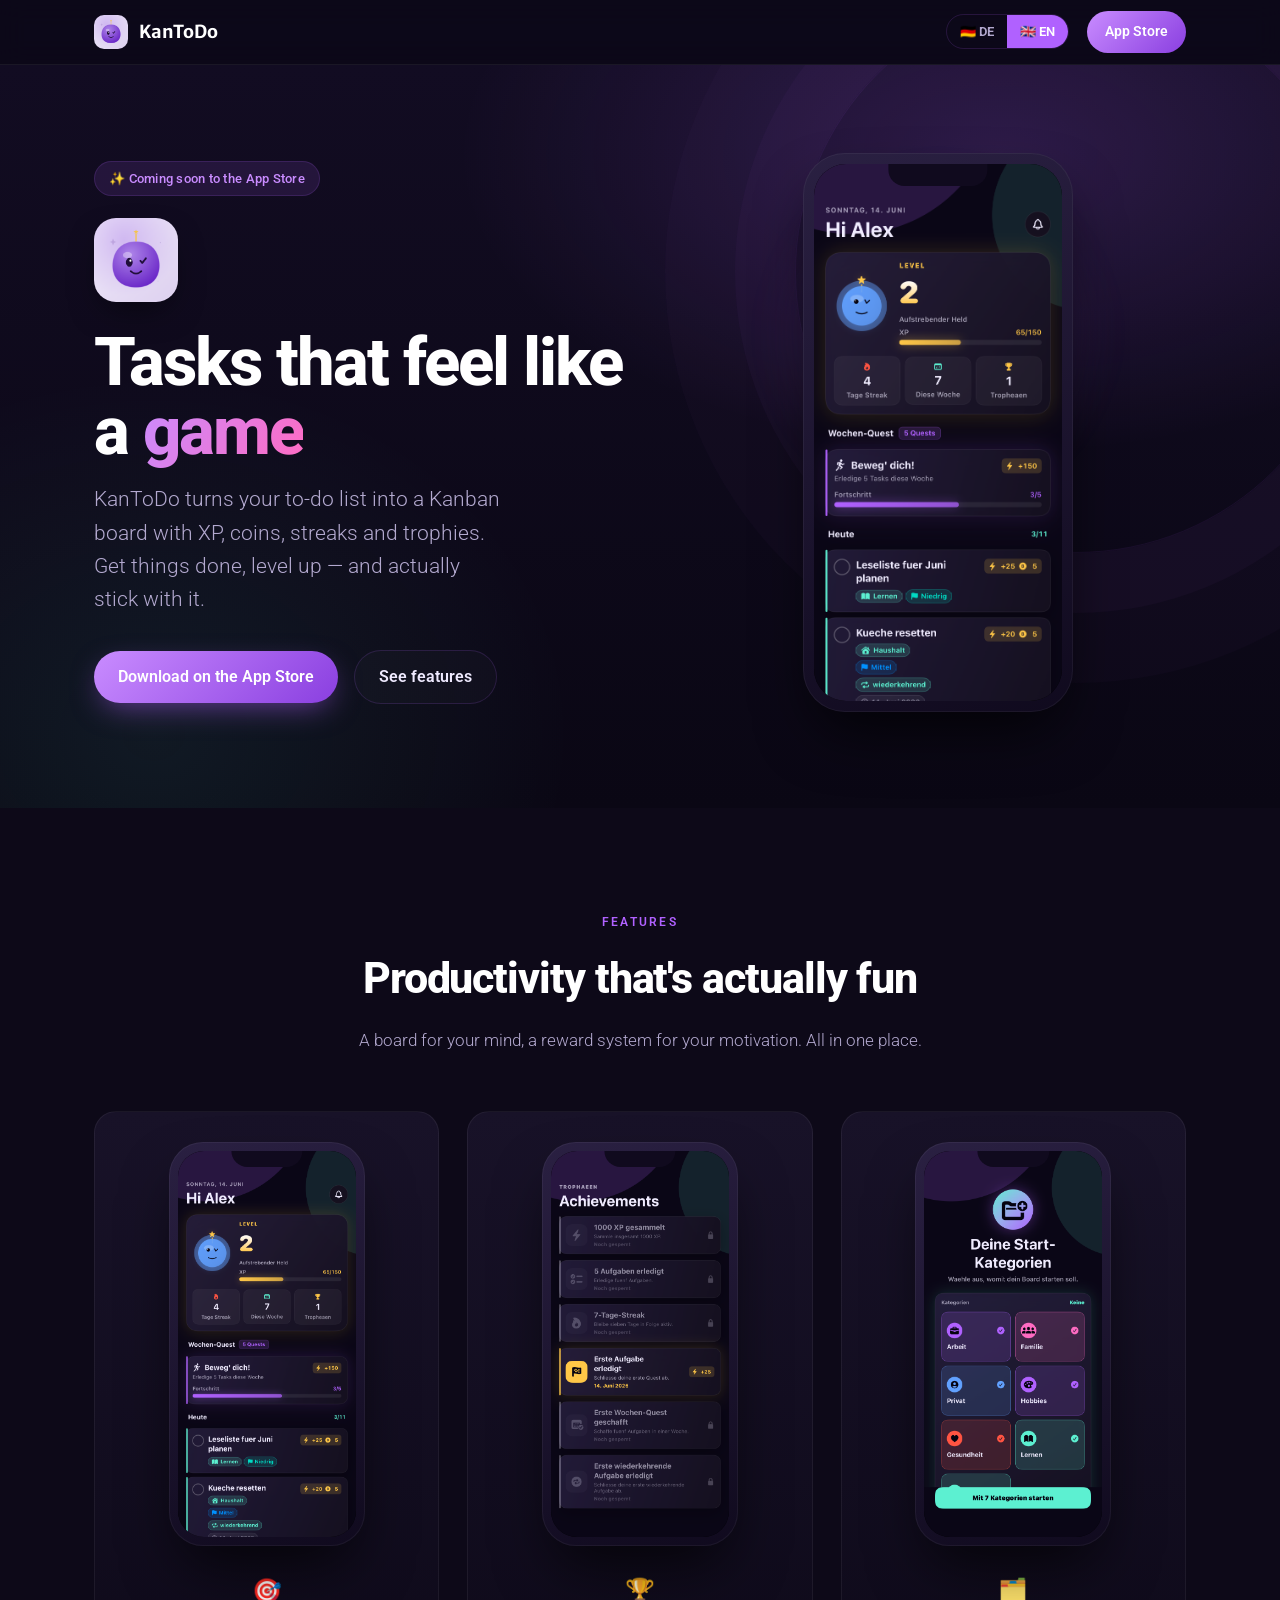
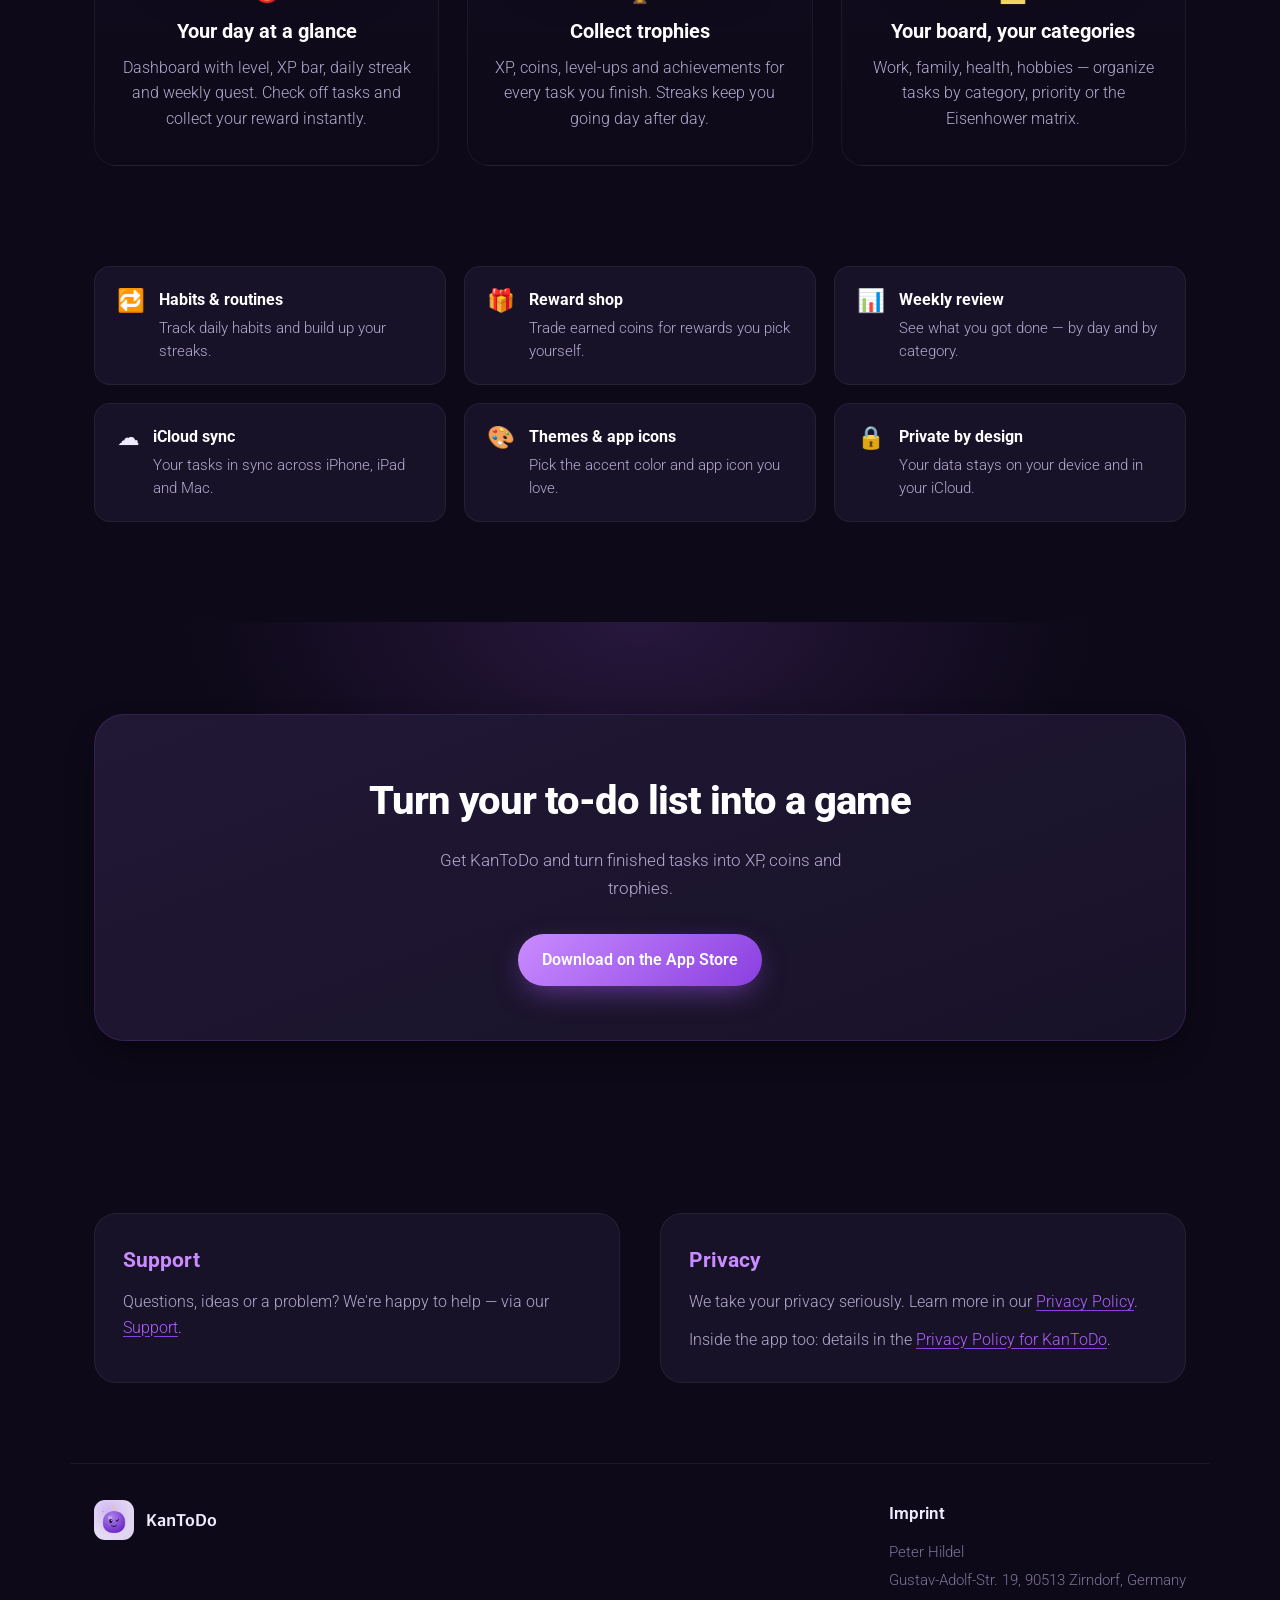
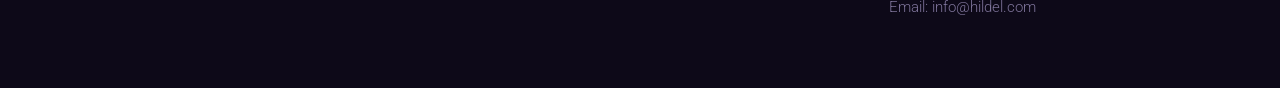
==== en/index.html @ b416db1d "Add KanToDo landing page Bilingual (DE/EN) landing page for the KanToDo iOS app, styled in the app's" ====
<!doctype html>
<html lang="en">
<head>
  <meta charset="UTF-8">
  <meta name="viewport" content="width=device-width, initial-scale=1.0">
  <meta name="description" content="KanToDo — the gamified to-do & Kanban app for iPhone. Get things done, earn XP & coins, keep streaks alive and unlock trophies.">
  <link rel="preconnect" href="https://fonts.googleapis.com">
  <link rel="preconnect" href="https://fonts.gstatic.com" crossorigin>
  <link href="https://fonts.googleapis.com/css2?family=Merriweather+Sans:ital,wght@0,300..800;1,300..800&family=Roboto:ital,wght@0,100;0,300;0,400;0,500;0,700;0,900&display=swap"
        rel="stylesheet">
  <title>KanToDo — Your to-do list that feels like a game</title>
  <link rel="icon" href="../icon_kantodo.png">
  <link href="../landing.css" rel="stylesheet">
</head>
<body>

<!-- NAV -->
<div class="site-header">
  <nav class="wrap nav">
    <a class="nav-brand" href="./index.html">
      <img src="../icon_kantodo.png" alt="KanToDo">
      <span>KanToDo</span>
    </a>
    <div class="nav-right">
      <div class="lang-switch">
        <a href="../index.html">🇩🇪 DE</a>
        <a href="./index.html" class="active">🇬🇧 EN</a>
      </div>
      <a class="nav-cta" href="https://apps.apple.com/app/kantodo/id0000000000" target="_blank" rel="noopener noreferrer">App Store</a>
    </div>
  </nav>
</div>

<!-- HERO -->
<header class="hero">
  <div class="wrap hero-grid">
    <div class="hero-copy">
      <span class="hero-badge">✨ Coming soon to the App Store</span>
      <img src="../icon_kantodo.png" class="hero-icon" alt="KanToDo App Icon">
      <h1>Tasks that feel like a <span class="accent">game</span></h1>
      <p class="lead">KanToDo turns your to-do list into a Kanban board with XP, coins, streaks and trophies. Get things done, level up — and actually stick with it.</p>
      <div class="hero-cta">
        <a class="btn btn-primary" href="https://apps.apple.com/app/kantodo/id0000000000" target="_blank" rel="noopener noreferrer">
          Download on the App Store
        </a>
        <a class="btn btn-ghost" href="#features">See features</a>
      </div>
    </div>
    <div class="hero-phone-wrap">
      <div class="phone">
        <div class="phone-screen">
          <span class="phone-notch"></span>
          <img src="../screen_dashboard.png" alt="KanToDo dashboard with level, streak and weekly quest">
        </div>
      </div>
    </div>
  </div>
</header>

<!-- FEATURES -->
<section class="features" id="features">
  <div class="wrap">
    <div class="section-head">
      <span class="eyebrow">Features</span>
      <h2>Productivity that's actually fun</h2>
      <p>A board for your mind, a reward system for your motivation. All in one place.</p>
    </div>
    <div class="feature-grid">
      <div class="feature-card">
        <div class="phone">
          <div class="phone-screen">
            <span class="phone-notch"></span>
            <img src="../screen_dashboard.png" alt="Dashboard with level, streak and weekly quest">
          </div>
        </div>
        <div class="feature-icon">🎯</div>
        <h3>Your day at a glance</h3>
        <p>Dashboard with level, XP bar, daily streak and weekly quest. Check off tasks and collect your reward instantly.</p>
      </div>
      <div class="feature-card">
        <div class="phone">
          <div class="phone-screen">
            <span class="phone-notch"></span>
            <img src="../screen_achievements.png" alt="Achievements and trophies in KanToDo">
          </div>
        </div>
        <div class="feature-icon">🏆</div>
        <h3>Collect trophies</h3>
        <p>XP, coins, level-ups and achievements for every task you finish. Streaks keep you going day after day.</p>
      </div>
      <div class="feature-card">
        <div class="phone">
          <div class="phone-screen">
            <span class="phone-notch"></span>
            <img src="../screen_categories.png" alt="Custom categories for your board">
          </div>
        </div>
        <div class="feature-icon">🗂️</div>
        <h3>Your board, your categories</h3>
        <p>Work, family, health, hobbies — organize tasks by category, priority or the Eisenhower matrix.</p>
      </div>
    </div>
  </div>
</section>

<!-- MORE FEATURES -->
<section class="more">
  <div class="wrap">
    <div class="chip-grid">
      <div class="chip">
        <span class="ic">🔁</span>
        <div><h4>Habits & routines</h4><p>Track daily habits and build up your streaks.</p></div>
      </div>
      <div class="chip">
        <span class="ic">🎁</span>
        <div><h4>Reward shop</h4><p>Trade earned coins for rewards you pick yourself.</p></div>
      </div>
      <div class="chip">
        <span class="ic">📊</span>
        <div><h4>Weekly review</h4><p>See what you got done — by day and by category.</p></div>
      </div>
      <div class="chip">
        <span class="ic">☁️</span>
        <div><h4>iCloud sync</h4><p>Your tasks in sync across iPhone, iPad and Mac.</p></div>
      </div>
      <div class="chip">
        <span class="ic">🎨</span>
        <div><h4>Themes & app icons</h4><p>Pick the accent color and app icon you love.</p></div>
      </div>
      <div class="chip">
        <span class="ic">🔒</span>
        <div><h4>Private by design</h4><p>Your data stays on your device and in your iCloud.</p></div>
      </div>
    </div>
  </div>
</section>

<!-- DOWNLOAD CTA -->
<section class="cta">
  <div class="wrap">
    <div class="cta-card">
      <h2>Turn your to-do list into a game</h2>
      <p>Get KanToDo and turn finished tasks into XP, coins and trophies.</p>
      <div class="cta-actions">
        <a class="btn btn-primary" href="https://apps.apple.com/app/kantodo/id0000000000" target="_blank" rel="noopener noreferrer">
          Download on the App Store
        </a>
      </div>
    </div>
  </div>
</section>

<!-- INFO -->
<section class="info">
  <div class="wrap info-grid">
    <div class="info-card">
      <h2>Support</h2>
      <p>Questions, ideas or a problem? We're happy to help — via our
        <a href="./support.html" rel="ugc">Support</a>.</p>
    </div>
    <div class="info-card">
      <h2>Privacy</h2>
      <p>We take your privacy seriously. Learn more in our
        <a href="./privacy.html" rel="ugc">Privacy Policy</a>.</p>
      <p>Inside the app too: details in the
        <a href="./app-privacy.html" rel="ugc">Privacy Policy for KanToDo</a>.</p>
    </div>
  </div>
</section>

<!-- IMPRINT -->
<footer class="imprint">
  <div class="wrap imprint-inner">
    <div>
      <div class="brand">
        <img src="../icon_kantodo.png" alt="KanToDo">
        <span>KanToDo</span>
      </div>
    </div>
    <div>
      <h3>Imprint</h3>
      <p>Peter Hildel</p>
      <p>Gustav-Adolf-Str. 19, 90513 Zirndorf, Germany</p>
      <p>Email: info@hildel.com</p>
    </div>
  </div>
</footer>

</body>
</html>
---- landing.css ----
/* KanToDo — Landing Page (dark purple theme matching the app) */

:root {
  --bg: #0d0918;
  --bg-grad-1: #120c22;
  --bg-grad-2: #0a0714;
  --surface: #181228;
  --surface-2: #211836;
  --border: rgba(176, 97, 255, 0.16);
  --border-soft: rgba(255, 255, 255, 0.06);
  --accent: #b061ff;
  --accent-bright: #c98cff;
  --accent-dim: #8a3fe0;
  --mint: #5cf0d1;
  --gold: #ffc747;
  --pink: #ff6bc2;
  --blue: #61a1ff;
  --text: #efeaff;
  --text-dim: #b3a9cf;
  --text-faint: #7d7399;
  --shadow-lg: 0 30px 60px -15px rgba(0, 0, 0, 0.75);
  --shadow-md: 0 14px 34px -12px rgba(0, 0, 0, 0.65);
  --radius: 22px;
  --maxw: 1140px;
}

* { box-sizing: border-box; }

html { -webkit-text-size-adjust: 100%; scroll-behavior: smooth; }

body {
  margin: 0;
  font-family: "Roboto", system-ui, -apple-system, sans-serif;
  background: var(--bg);
  color: var(--text);
  line-height: 1.6;
  -webkit-font-smoothing: antialiased;
  overflow-x: hidden;
}

img { display: block; max-width: 100%; }
a { color: inherit; text-decoration: none; }

.font-heading { font-family: "Merriweather Sans", "Roboto", sans-serif; }

.wrap { width: 100%; max-width: var(--maxw); margin: 0 auto; padding: 0 24px; }

.accent { color: var(--accent-bright); }

/* ---------- Buttons ---------- */
.btn {
  display: inline-flex;
  align-items: center;
  gap: 10px;
  font-weight: 600;
  font-size: 1rem;
  padding: 13px 24px;
  border-radius: 999px;
  transition: transform .15s ease, box-shadow .15s ease, opacity .15s ease;
}
.btn-primary {
  background: linear-gradient(135deg, var(--accent-bright), var(--accent-dim));
  color: #ffffff;
  box-shadow: 0 10px 30px -8px rgba(176, 97, 255, 0.55);
}
.btn-primary:hover { transform: translateY(-2px); box-shadow: 0 16px 36px -8px rgba(176, 97, 255, 0.65); }
.btn-ghost {
  border: 1px solid var(--border);
  color: var(--text);
  background: rgba(255, 255, 255, 0.02);
}
.btn-ghost:hover { border-color: var(--accent); color: var(--accent-bright); }

/* ---------- Hero ---------- */
.hero {
  position: relative;
  padding: 88px 0 96px;
  background:
    radial-gradient(900px 500px at 78% 12%, rgba(176, 97, 255, 0.18), transparent 60%),
    radial-gradient(700px 600px at 12% 90%, rgba(92, 240, 209, 0.08), transparent 60%),
    linear-gradient(180deg, var(--bg-grad-1), var(--bg-grad-2));
  overflow: hidden;
}
.hero::after {
  /* faint glow rings */
  content: "";
  position: absolute;
  top: -10%; right: -6%;
  width: 560px; height: 560px;
  border-radius: 50%;
  border: 1px solid rgba(176, 97, 255, 0.08);
  box-shadow:
    0 0 0 60px rgba(176, 97, 255, 0.03),
    0 0 0 130px rgba(176, 97, 255, 0.02);
  pointer-events: none;
}
.hero-grid {
  position: relative;
  z-index: 1;
  display: grid;
  grid-template-columns: 1.05fr 0.95fr;
  gap: 48px;
  align-items: center;
}
.hero-badge {
  display: inline-flex;
  align-items: center;
  gap: 9px;
  font-size: .82rem;
  font-weight: 500;
  letter-spacing: .02em;
  color: var(--accent-bright);
  background: rgba(176, 97, 255, 0.12);
  border: 1px solid var(--border);
  padding: 6px 14px;
  border-radius: 999px;
  margin-bottom: 22px;
}
.hero-icon {
  width: 84px; height: 84px;
  border-radius: 22px;
  box-shadow: var(--shadow-md);
  margin-bottom: 26px;
}
.hero h1 {
  font-size: clamp(2.6rem, 6vw, 4.2rem);
  line-height: 1.02;
  letter-spacing: -0.03em;
  font-weight: 800;
  margin: 0 0 18px;
  color: #fff;
}
.hero h1 .accent {
  background: linear-gradient(120deg, var(--accent-bright), var(--pink));
  -webkit-background-clip: text;
  background-clip: text;
  -webkit-text-fill-color: transparent;
}
.hero p.lead {
  font-size: clamp(1.05rem, 2.2vw, 1.3rem);
  color: var(--text-dim);
  font-weight: 300;
  max-width: 34ch;
  margin: 0 0 34px;
}
.hero-cta { display: flex; align-items: center; gap: 16px; flex-wrap: wrap; }
.hero-qr {
  width: 56px; height: 56px;
  border-radius: 12px;
  border: 1px solid var(--border);
  background: #fff;
  padding: 4px;
}

/* phone in hero */
.hero-phone-wrap {
  display: flex;
  justify-content: center;
  position: relative;
}
.hero-phone-wrap::before {
  content: "";
  position: absolute;
  width: 360px; height: 360px;
  background: radial-gradient(circle, rgba(176, 97, 255, 0.28), transparent 65%);
  filter: blur(20px);
  z-index: 0;
}

/* ---------- Phone mockup ---------- */
.phone {
  position: relative;
  width: 270px;
  border-radius: 42px;
  padding: 11px;
  background: linear-gradient(160deg, #2a2042, #100a1e);
  box-shadow: var(--shadow-lg), inset 0 0 0 1px rgba(255,255,255,0.05);
  z-index: 1;
}
.phone-screen {
  position: relative;
  border-radius: 32px;
  overflow: hidden;
  background: #000;
  aspect-ratio: 9 / 19.5;
}
.phone-screen img { width: 100%; height: 100%; object-fit: cover; object-position: top center; }
.phone-notch {
  position: absolute;
  top: 0; left: 50%;
  transform: translateX(-50%);
  width: 40%; height: 22px;
  background: #100a1e;
  border-radius: 0 0 16px 16px;
  z-index: 2;
}

/* ---------- Section base ---------- */
section { position: relative; }
.section-head { text-align: center; max-width: 640px; margin: 0 auto 56px; }
.section-head h2 {
  font-size: clamp(1.9rem, 4vw, 2.7rem);
  letter-spacing: -0.025em;
  font-weight: 800;
  margin: 0 0 14px;
  color: #fff;
}
.section-head p { color: var(--text-dim); font-size: 1.08rem; font-weight: 300; margin: 0; }
.eyebrow {
  display: inline-block;
  font-size: .78rem;
  letter-spacing: .18em;
  text-transform: uppercase;
  color: var(--accent);
  font-weight: 600;
  margin-bottom: 12px;
}

/* ---------- Features ---------- */
.features { padding: 100px 0; background: var(--bg); }
.feature-grid {
  display: grid;
  grid-template-columns: repeat(3, 1fr);
  gap: 28px;
}
.feature-card {
  background: linear-gradient(180deg, var(--surface), var(--bg));
  border: 1px solid var(--border-soft);
  border-radius: var(--radius);
  padding: 30px 26px 34px;
  text-align: center;
  transition: transform .2s ease, border-color .2s ease;
}
.feature-card:hover { transform: translateY(-6px); border-color: var(--border); }
.feature-card .phone { width: 196px; margin: 0 auto 26px; border-radius: 34px; padding: 9px; }
.feature-card .phone-screen { border-radius: 26px; }
.feature-card .phone-notch { height: 16px; }
.feature-icon { font-size: 1.5rem; margin-bottom: 6px; }
.feature-card h3 {
  font-size: 1.22rem;
  font-weight: 700;
  margin: 0 0 8px;
  color: #fff;
}
.feature-card p { color: var(--text-dim); font-weight: 300; margin: 0; font-size: .98rem; }

/* ---------- More features (chips) ---------- */
.more { padding: 0 0 100px; background: var(--bg); }
.chip-grid {
  display: grid;
  grid-template-columns: repeat(3, 1fr);
  gap: 18px;
}
.chip {
  display: flex;
  align-items: flex-start;
  gap: 14px;
  background: var(--surface);
  border: 1px solid var(--border-soft);
  border-radius: 16px;
  padding: 20px 22px;
  transition: border-color .2s ease, transform .2s ease;
}
.chip:hover { border-color: var(--border); transform: translateY(-3px); }
.chip .ic { font-size: 1.4rem; line-height: 1.2; }
.chip h4 { margin: 0 0 4px; font-size: 1.02rem; font-weight: 700; color: #fff; }
.chip p { margin: 0; font-size: .92rem; font-weight: 300; color: var(--text-dim); }

/* ---------- Download CTA ---------- */
.cta {
  padding: 92px 0;
  background:
    radial-gradient(700px 360px at 50% 0%, rgba(176, 97, 255, 0.16), transparent 65%),
    var(--bg);
}
.cta-card {
  background: linear-gradient(160deg, var(--surface-2), var(--surface));
  border: 1px solid var(--border);
  border-radius: 30px;
  padding: 54px 40px;
  text-align: center;
  box-shadow: var(--shadow-md);
}
.cta-card h2 {
  font-size: clamp(1.8rem, 4vw, 2.5rem);
  font-weight: 800;
  letter-spacing: -0.025em;
  margin: 0 0 14px;
  color: #fff;
}
.cta-card p { color: var(--text-dim); font-weight: 300; max-width: 46ch; margin: 0 auto 32px; font-size: 1.08rem; }
.cta-actions { display: flex; align-items: center; justify-content: center; gap: 18px; flex-wrap: wrap; }
.cta-actions img.store { height: 52px; width: auto; }
.cta-actions .hero-qr { width: 64px; height: 64px; }

/* ---------- Info / footer sections ---------- */
.info { padding: 80px 0 40px; background: var(--bg); }
.info-grid {
  display: grid;
  grid-template-columns: 1fr 1fr;
  gap: 40px;
}
.info-card {
  background: var(--surface);
  border: 1px solid var(--border-soft);
  border-radius: var(--radius);
  padding: 30px 28px;
}
.info-card h2 {
  font-size: 1.3rem;
  font-weight: 700;
  color: var(--accent-bright);
  margin: 0 0 12px;
}
.info-card p { color: var(--text-dim); font-weight: 300; margin: 0 0 12px; }
.info-card p:last-child { margin-bottom: 0; }
.info-card a { color: var(--accent); text-decoration: underline; text-decoration-color: var(--accent-dim); text-underline-offset: 3px; }
.info-card a:hover { color: var(--accent-bright); }

footer.imprint {
  padding: 40px 0 64px;
  background: var(--bg);
}
.imprint-inner {
  border-top: 1px solid var(--border-soft);
  padding-top: 36px;
  display: flex;
  justify-content: space-between;
  gap: 32px;
  flex-wrap: wrap;
}
.imprint h3 { font-size: 1.05rem; color: var(--text); margin: 0 0 14px; font-weight: 600; }
.imprint p { color: var(--text-faint); font-weight: 300; margin: 0 0 4px; font-size: .92rem; }
.imprint .brand { display: flex; align-items: center; gap: 12px; }
.imprint .brand img { width: 40px; height: 40px; border-radius: 11px; }
.imprint .brand span { font-family: "Merriweather Sans", sans-serif; font-weight: 600; color: var(--text); }

/* ---------- Site header / nav ---------- */
.site-header {
  position: sticky;
  top: 0;
  z-index: 50;
  background: rgba(13, 9, 24, 0.72);
  backdrop-filter: saturate(140%) blur(12px);
  -webkit-backdrop-filter: saturate(140%) blur(12px);
  border-bottom: 1px solid var(--border-soft);
}
.nav {
  display: flex;
  align-items: center;
  justify-content: space-between;
  height: 64px;
}
.nav-brand { display: flex; align-items: center; gap: 11px; }
.nav-brand img { width: 34px; height: 34px; border-radius: 10px; }
.nav-brand span { font-family: "Merriweather Sans", sans-serif; font-weight: 700; font-size: 1.12rem; color: #fff; letter-spacing: -0.01em; }
.nav-right { display: flex; align-items: center; gap: 18px; }
.lang-switch {
  display: inline-flex;
  align-items: center;
  border: 1px solid var(--border);
  border-radius: 999px;
  overflow: hidden;
  font-size: .82rem;
  font-weight: 600;
}
.lang-switch a {
  padding: 6px 13px;
  color: var(--text-dim);
  transition: color .15s ease, background .15s ease;
}
.lang-switch a.active { background: var(--accent); color: #fff; }
.lang-switch a:not(.active):hover { color: var(--accent-bright); }
.nav-cta {
  font-size: .9rem;
  font-weight: 600;
  padding: 9px 18px;
  border-radius: 999px;
  background: linear-gradient(135deg, var(--accent-bright), var(--accent-dim));
  color: #fff;
  transition: transform .15s ease;
}
.nav-cta:hover { transform: translateY(-1px); }

/* ---------- Subpage hero + prose ---------- */
.page-hero {
  position: relative;
  padding: 72px 0 56px;
  background:
    radial-gradient(700px 360px at 80% 0%, rgba(176, 97, 255, 0.16), transparent 62%),
    linear-gradient(180deg, var(--bg-grad-1), var(--bg));
  text-align: left;
}
.page-hero .eyebrow { margin-bottom: 14px; }
.page-hero h1 {
  font-family: "Merriweather Sans", sans-serif;
  font-size: clamp(2.1rem, 5vw, 3.2rem);
  font-weight: 800;
  letter-spacing: -0.03em;
  margin: 0;
  color: #fff;
}
.page-hero p.sub { color: var(--text-dim); font-weight: 300; margin: 14px 0 0; font-size: 1.1rem; }

.page-body { padding: 56px 0 80px; background: var(--bg); }
.prose { max-width: 760px; }
.prose h2 {
  font-family: "Merriweather Sans", sans-serif;
  font-size: 1.5rem;
  font-weight: 700;
  color: #fff;
  margin: 0 0 18px;
  letter-spacing: -0.02em;
}
.prose h3 {
  font-size: 1.12rem;
  font-weight: 700;
  color: var(--accent-bright);
  margin: 30px 0 8px;
}
.prose p { color: var(--text-dim); font-weight: 300; margin: 0 0 14px; }
.prose a { color: var(--accent); text-decoration: underline; text-decoration-color: var(--accent-dim); text-underline-offset: 3px; }
.prose a:hover { color: var(--accent-bright); }
.prose ul { margin: 0 0 16px; padding-left: 22px; }
.prose li { color: var(--text-dim); font-weight: 300; margin-bottom: 8px; list-style: disc; }
.prose li p { margin: 0; }
.prose .contact-block { margin: 16px 0; }
.prose .contact-block p { margin: 0 0 4px; }
.prose .contact-block .name { color: var(--text); font-weight: 600; }
.prose .updated { color: var(--text-faint); font-size: .9rem; margin-top: 28px; }
.channel { display: flex; flex-wrap: wrap; gap: 14px; margin-top: 8px; }
.channel a {
  display: inline-flex; align-items: center; gap: 9px;
  background: var(--surface); border: 1px solid var(--border-soft);
  border-radius: 14px; padding: 14px 20px; text-decoration: none;
  color: var(--text); font-weight: 500; transition: border-color .15s ease, transform .15s ease;
}
.channel a:hover { border-color: var(--accent); transform: translateY(-2px); }
.channel .ch-label { display: block; font-size: .78rem; color: var(--text-faint); font-weight: 400; }

/* ---------- 404 ---------- */
.notfound {
  min-height: 100vh;
  display: flex;
  flex-direction: column;
  align-items: center;
  justify-content: center;
  text-align: center;
  padding: 40px 24px;
  background:
    radial-gradient(800px 500px at 50% 30%, rgba(176, 97, 255, 0.16), transparent 62%),
    var(--bg);
}
.notfound img { width: 84px; height: 84px; border-radius: 22px; box-shadow: var(--shadow-md); margin-bottom: 28px; }
.notfound h1 { font-family: "Merriweather Sans", sans-serif; font-size: clamp(3rem, 12vw, 6rem); font-weight: 800; margin: 0; color: #fff; letter-spacing: -0.04em; }
.notfound p { color: var(--text-dim); font-weight: 300; font-size: 1.15rem; margin: 8px 0 30px; }

/* ---------- Responsive ---------- */
@media (max-width: 600px) {
  .nav-brand span { display: none; }
  .nav-right { gap: 12px; }
}
@media (max-width: 900px) {
  .hero-grid { grid-template-columns: 1fr; gap: 56px; text-align: center; }
  .hero-icon { margin-left: auto; margin-right: auto; }
  .hero p.lead { margin-left: auto; margin-right: auto; }
  .hero-cta { justify-content: center; }
  .hero-badge { margin-left: auto; margin-right: auto; }
  .feature-grid { grid-template-columns: 1fr; max-width: 360px; margin: 0 auto; }
  .chip-grid { grid-template-columns: 1fr; max-width: 460px; margin: 0 auto; }
  .info-grid { grid-template-columns: 1fr; }
}
@media (max-width: 520px) {
  .hero { padding: 64px 0 72px; }
  .cta-card { padding: 40px 24px; }
}
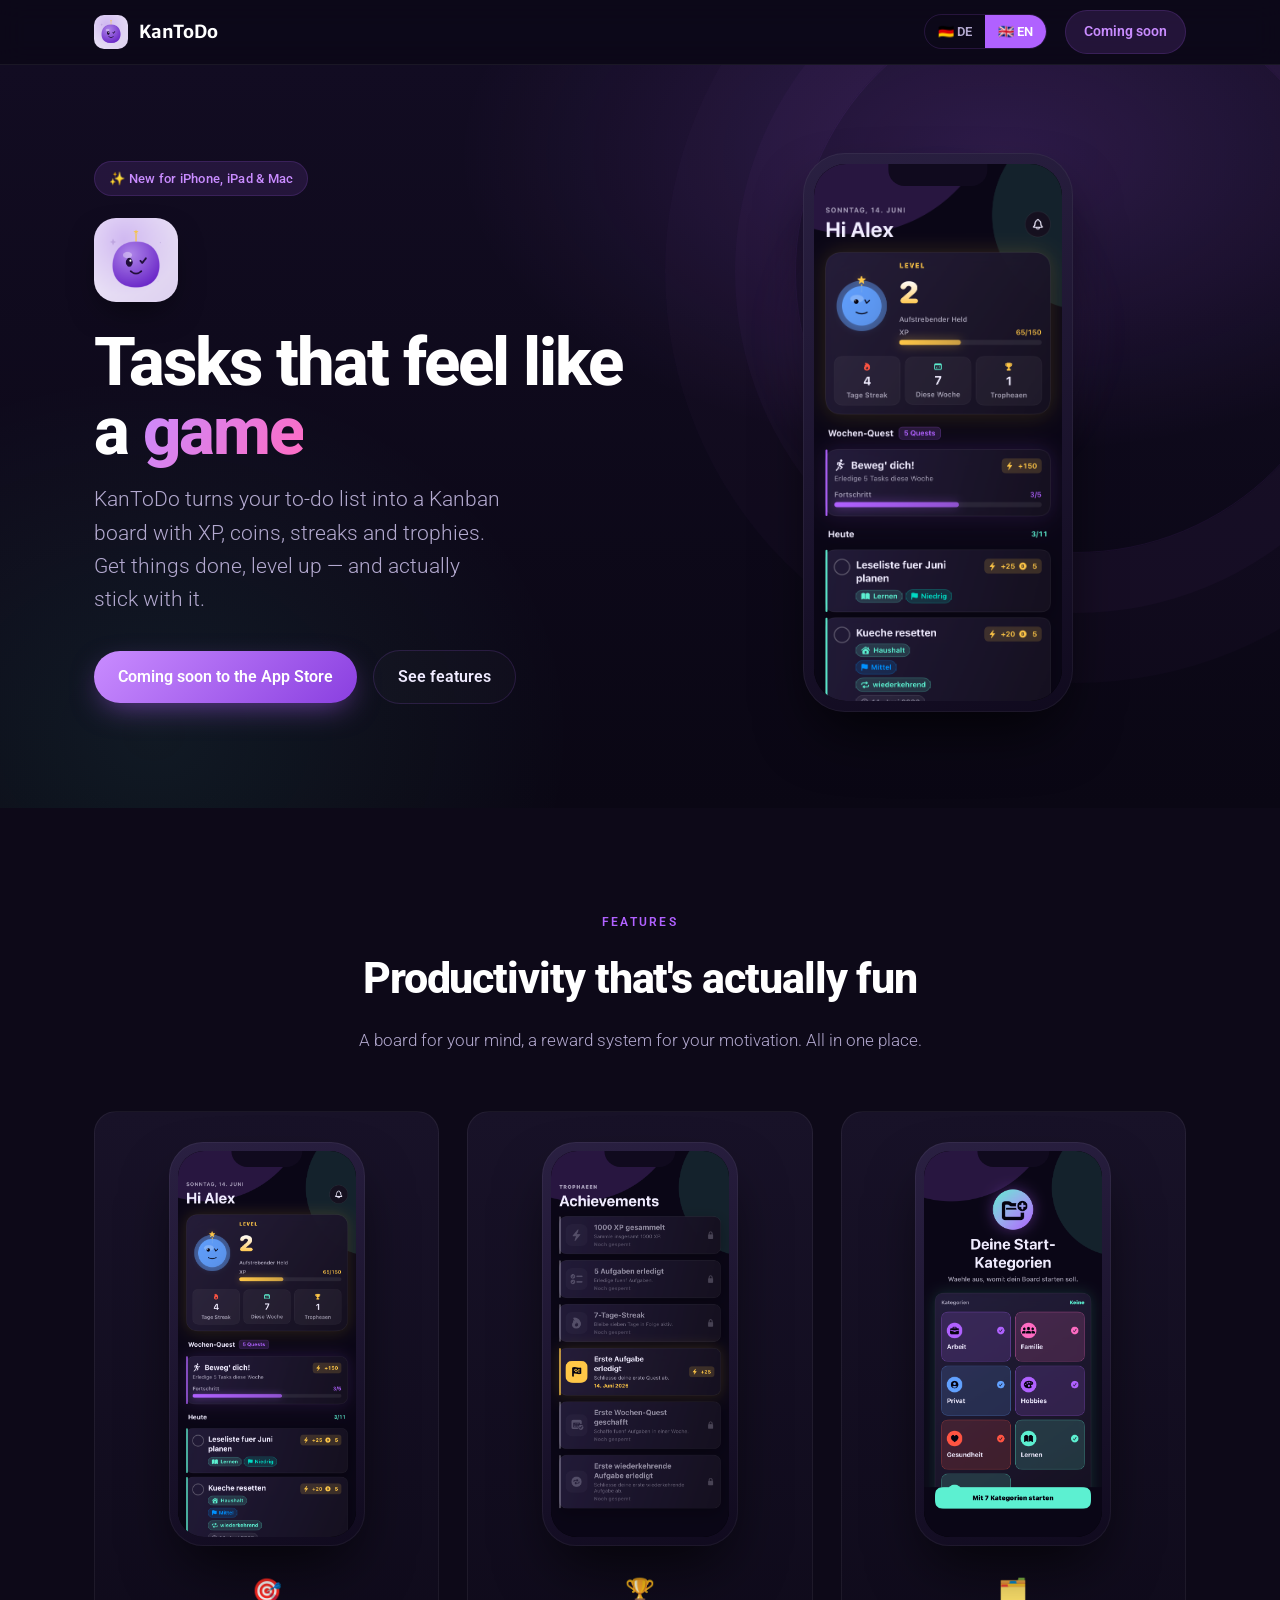
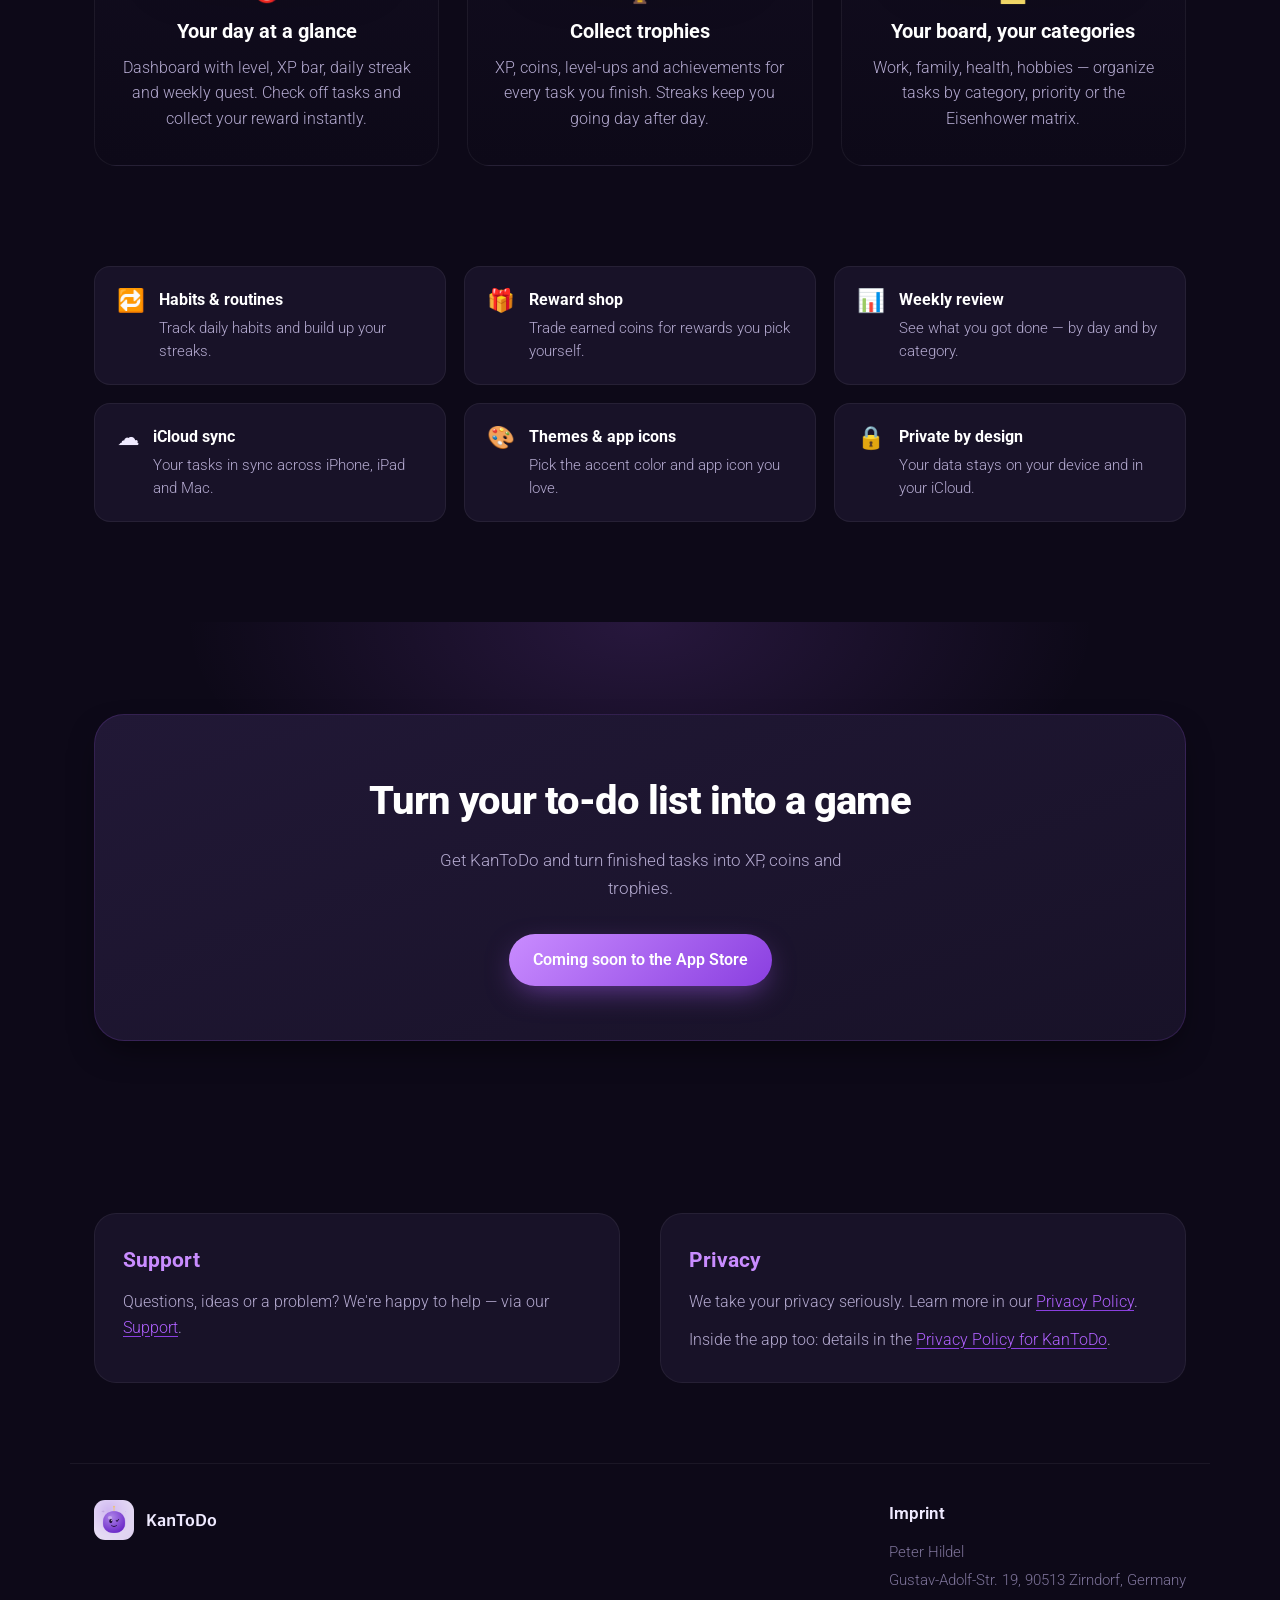
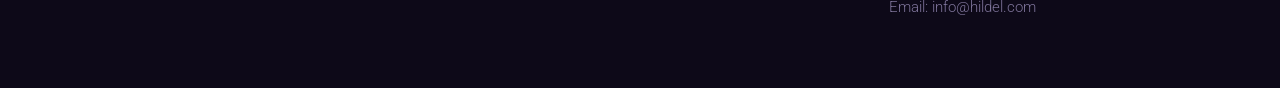
==== commit 627dd70a: "Replace App Store links with "coming soon" state The app ships in ~1-2 weeks, so the page can go liv" ====
--- a/en/index.html
+++ b/en/index.html
@@ -26,7 +26,7 @@
         <a href="../index.html">🇩🇪 DE</a>
         <a href="./index.html" class="active">🇬🇧 EN</a>
       </div>
-      <a class="nav-cta" href="https://apps.apple.com/app/kantodo/id0000000000" target="_blank" rel="noopener noreferrer">App Store</a>
+      <span class="nav-cta soon">Coming soon</span>
     </div>
   </nav>
 </div>
@@ -35,14 +35,12 @@
 <header class="hero">
   <div class="wrap hero-grid">
     <div class="hero-copy">
-      <span class="hero-badge">✨ Coming soon to the App Store</span>
+      <span class="hero-badge">✨ New for iPhone, iPad &amp; Mac</span>
       <img src="../icon_kantodo.png" class="hero-icon" alt="KanToDo App Icon">
       <h1>Tasks that feel like a <span class="accent">game</span></h1>
       <p class="lead">KanToDo turns your to-do list into a Kanban board with XP, coins, streaks and trophies. Get things done, level up — and actually stick with it.</p>
       <div class="hero-cta">
-        <a class="btn btn-primary" href="https://apps.apple.com/app/kantodo/id0000000000" target="_blank" rel="noopener noreferrer">
-          Download on the App Store
-        </a>
+        <span class="btn btn-primary soon">Coming soon to the App Store</span>
         <a class="btn btn-ghost" href="#features">See features</a>
       </div>
     </div>
@@ -142,9 +140,7 @@
       <h2>Turn your to-do list into a game</h2>
       <p>Get KanToDo and turn finished tasks into XP, coins and trophies.</p>
       <div class="cta-actions">
-        <a class="btn btn-primary" href="https://apps.apple.com/app/kantodo/id0000000000" target="_blank" rel="noopener noreferrer">
-          Download on the App Store
-        </a>
+        <span class="btn btn-primary soon">Coming soon to the App Store</span>
       </div>
     </div>
   </div>
--- a/landing.css
+++ b/landing.css
@@ -71,6 +71,12 @@
 }
 .btn-ghost:hover { border-color: var(--accent); color: var(--accent-bright); }
 
+/* "Coming soon" — non-clickable CTA (no store link yet) */
+.soon { cursor: default; }
+.btn.btn-primary.soon:hover { transform: none; box-shadow: 0 10px 30px -8px rgba(176, 97, 255, 0.55); }
+.nav-cta.soon { background: rgba(176, 97, 255, 0.14); border: 1px solid var(--border); color: var(--accent-bright); }
+.nav-cta.soon:hover { transform: none; }
+
 /* ---------- Hero ---------- */
 .hero {
   position: relative;
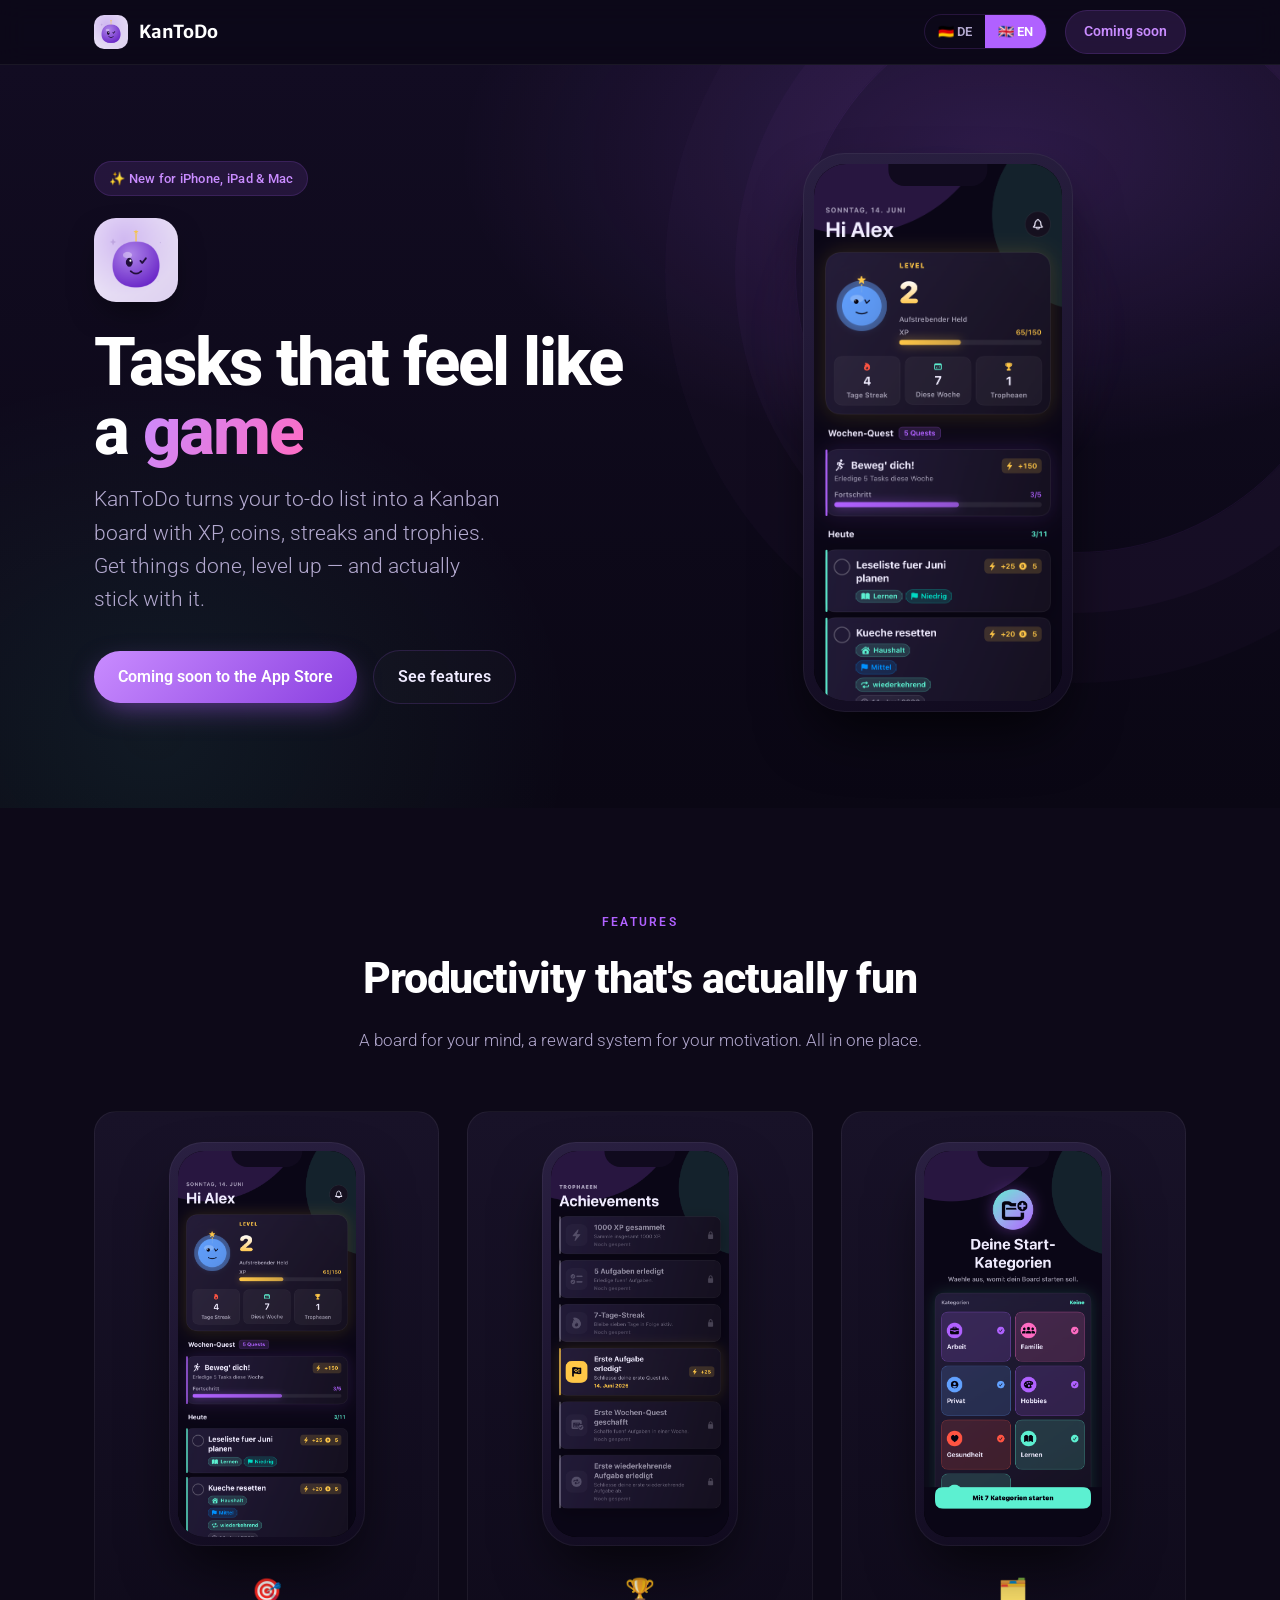
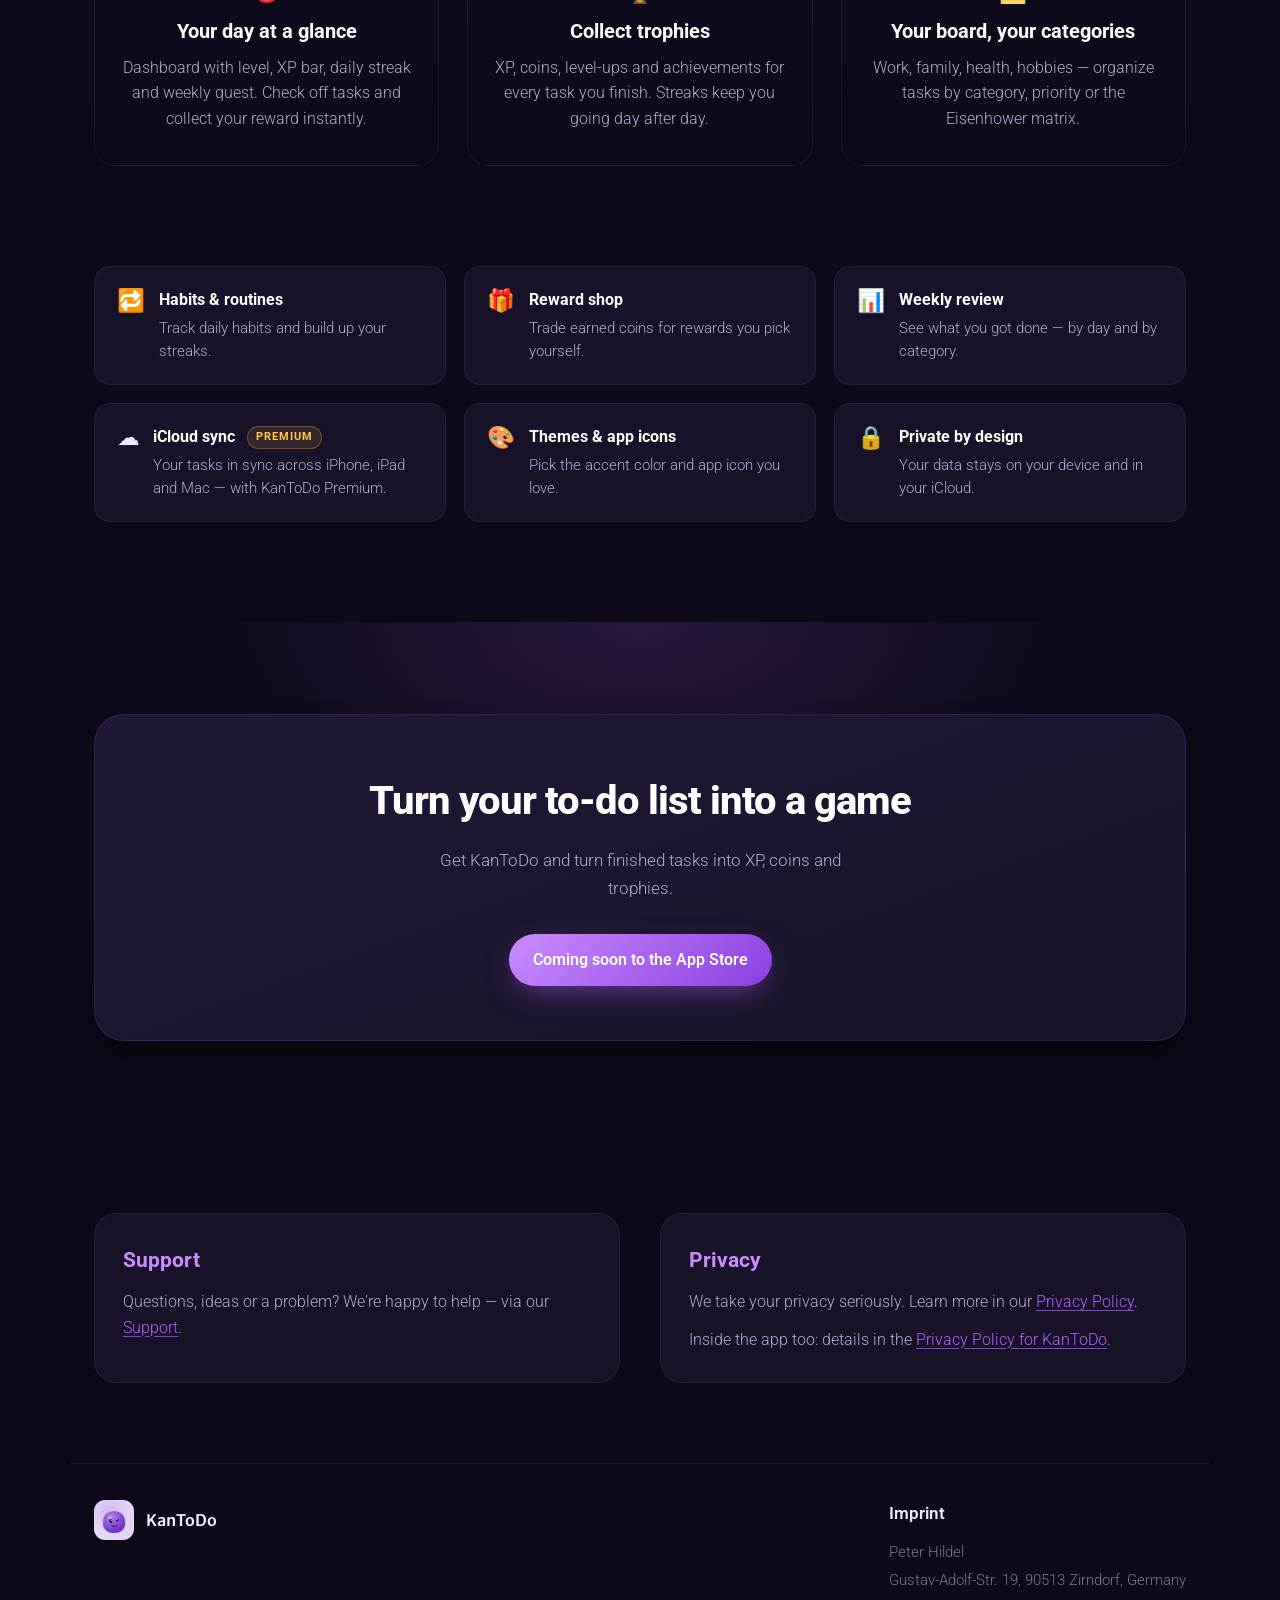
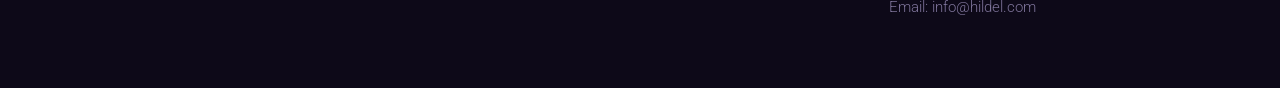
==== commit b77f4079: "Align website copy with actual KanToDo Premium purchase The site described the purchase as "Werbung " ====
--- a/en/index.html
+++ b/en/index.html
@@ -119,7 +119,7 @@
       </div>
       <div class="chip">
         <span class="ic">☁️</span>
-        <div><h4>iCloud sync</h4><p>Your tasks in sync across iPhone, iPad and Mac.</p></div>
+        <div><h4>iCloud sync <span class="chip-badge">Premium</span></h4><p>Your tasks in sync across iPhone, iPad and Mac — with KanToDo Premium.</p></div>
       </div>
       <div class="chip">
         <span class="ic">🎨</span>
--- a/landing.css
+++ b/landing.css
@@ -271,6 +271,20 @@
 .chip .ic { font-size: 1.4rem; line-height: 1.2; }
 .chip h4 { margin: 0 0 4px; font-size: 1.02rem; font-weight: 700; color: #fff; }
 .chip p { margin: 0; font-size: .92rem; font-weight: 300; color: var(--text-dim); }
+.chip-badge {
+  display: inline-block;
+  vertical-align: middle;
+  margin-left: 8px;
+  padding: 2px 8px;
+  border-radius: 999px;
+  font-size: .66rem;
+  font-weight: 700;
+  letter-spacing: .09em;
+  text-transform: uppercase;
+  color: var(--gold);
+  background: rgba(255, 199, 71, 0.12);
+  border: 1px solid rgba(255, 199, 71, 0.28);
+}
 
 /* ---------- Download CTA ---------- */
 .cta {
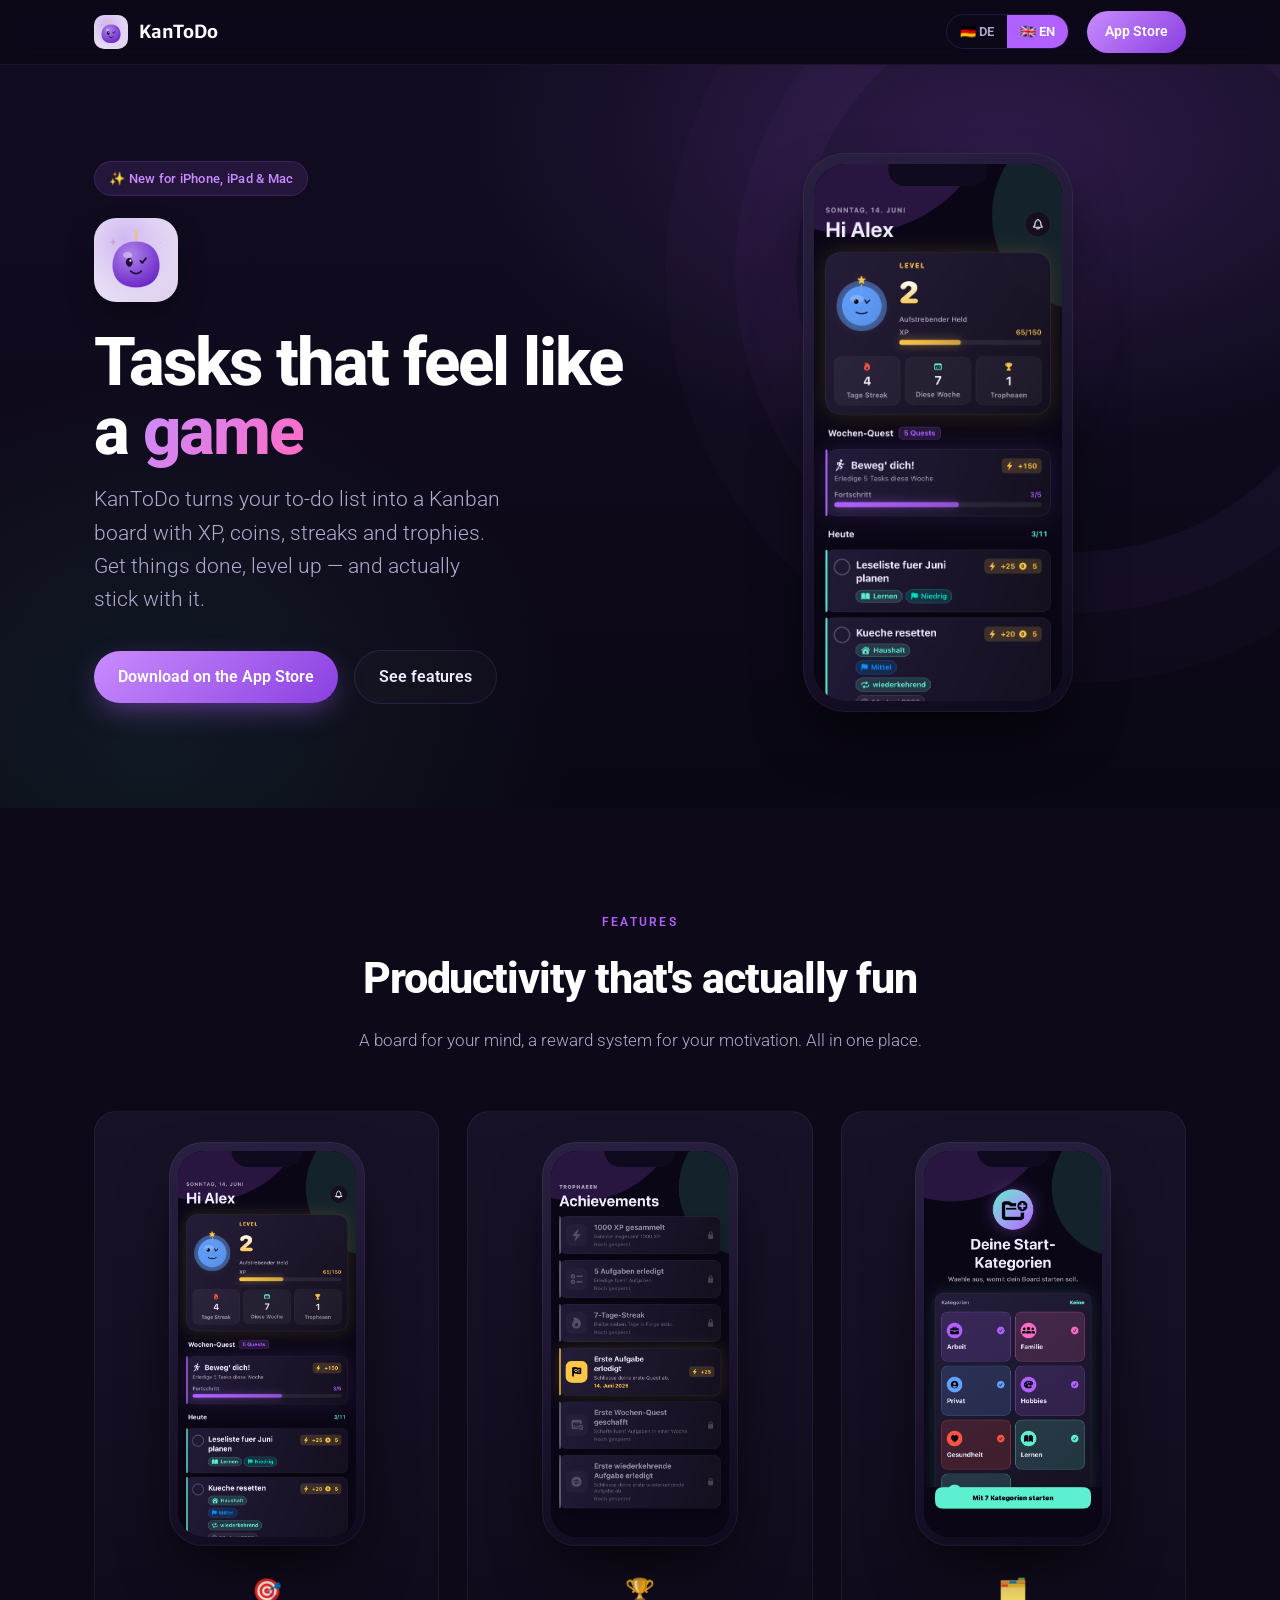
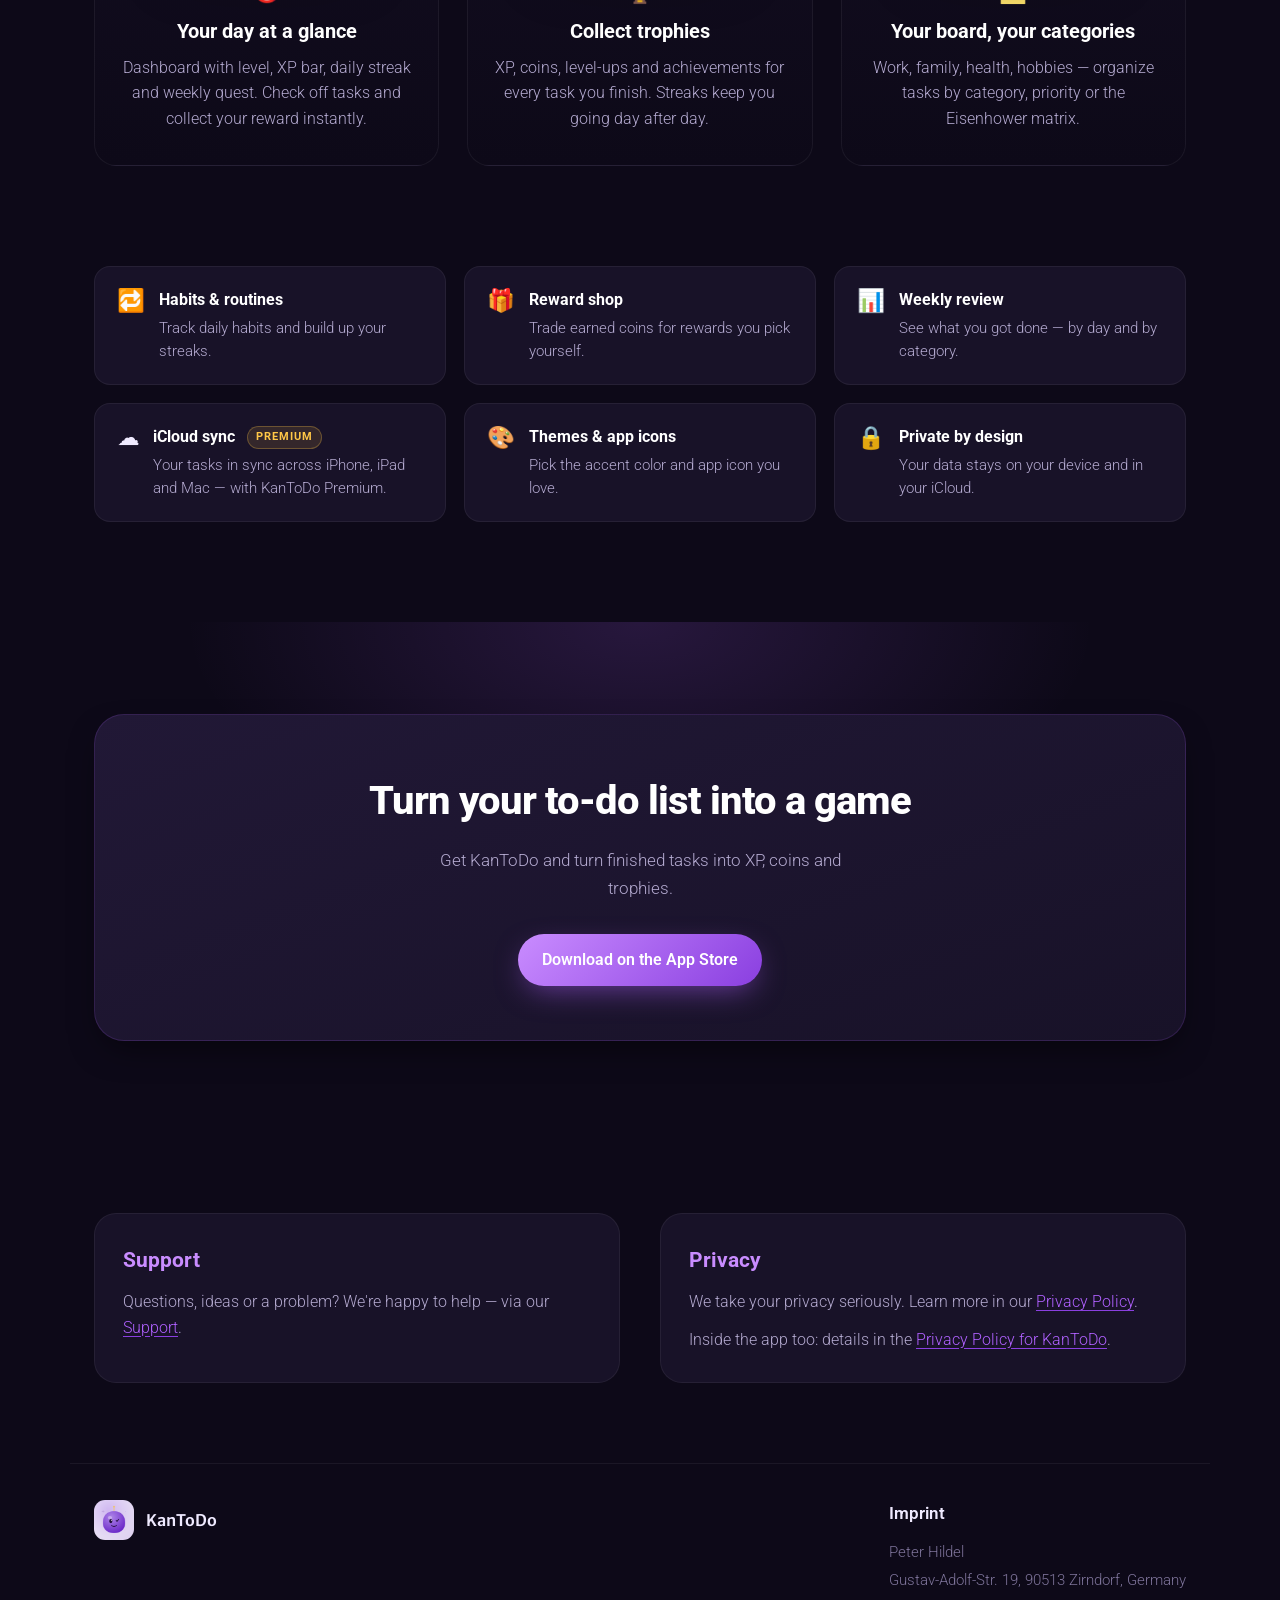
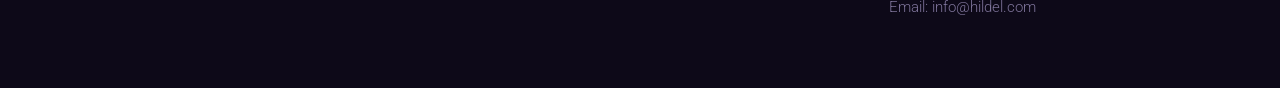
==== commit 67a731d4: "Link App Store now that KanToDo is live Replace the "coming soon" CTAs with links to the live App St" ====
--- a/en/index.html
+++ b/en/index.html
@@ -3,6 +3,7 @@
 <head>
   <meta charset="UTF-8">
   <meta name="viewport" content="width=device-width, initial-scale=1.0">
+  <meta name="apple-itunes-app" content="app-id=6775049762">
   <meta name="description" content="KanToDo — the gamified to-do & Kanban app for iPhone. Get things done, earn XP & coins, keep streaks alive and unlock trophies.">
   <link rel="preconnect" href="https://fonts.googleapis.com">
   <link rel="preconnect" href="https://fonts.gstatic.com" crossorigin>
@@ -26,7 +27,7 @@
         <a href="../index.html">🇩🇪 DE</a>
         <a href="./index.html" class="active">🇬🇧 EN</a>
       </div>
-      <span class="nav-cta soon">Coming soon</span>
+      <a class="nav-cta" href="https://apps.apple.com/app/kantodo/id6775049762" target="_blank" rel="noopener noreferrer">App Store</a>
     </div>
   </nav>
 </div>
@@ -40,7 +41,7 @@
       <h1>Tasks that feel like a <span class="accent">game</span></h1>
       <p class="lead">KanToDo turns your to-do list into a Kanban board with XP, coins, streaks and trophies. Get things done, level up — and actually stick with it.</p>
       <div class="hero-cta">
-        <span class="btn btn-primary soon">Coming soon to the App Store</span>
+        <a class="btn btn-primary" href="https://apps.apple.com/app/kantodo/id6775049762" target="_blank" rel="noopener noreferrer">Download on the App Store</a>
         <a class="btn btn-ghost" href="#features">See features</a>
       </div>
     </div>
@@ -140,7 +141,7 @@
       <h2>Turn your to-do list into a game</h2>
       <p>Get KanToDo and turn finished tasks into XP, coins and trophies.</p>
       <div class="cta-actions">
-        <span class="btn btn-primary soon">Coming soon to the App Store</span>
+        <a class="btn btn-primary" href="https://apps.apple.com/app/kantodo/id6775049762" target="_blank" rel="noopener noreferrer">Download on the App Store</a>
       </div>
     </div>
   </div>
--- a/landing.css
+++ b/landing.css
@@ -71,12 +71,6 @@
 }
 .btn-ghost:hover { border-color: var(--accent); color: var(--accent-bright); }
 
-/* "Coming soon" — non-clickable CTA (no store link yet) */
-.soon { cursor: default; }
-.btn.btn-primary.soon:hover { transform: none; box-shadow: 0 10px 30px -8px rgba(176, 97, 255, 0.55); }
-.nav-cta.soon { background: rgba(176, 97, 255, 0.14); border: 1px solid var(--border); color: var(--accent-bright); }
-.nav-cta.soon:hover { transform: none; }
-
 /* ---------- Hero ---------- */
 .hero {
   position: relative;
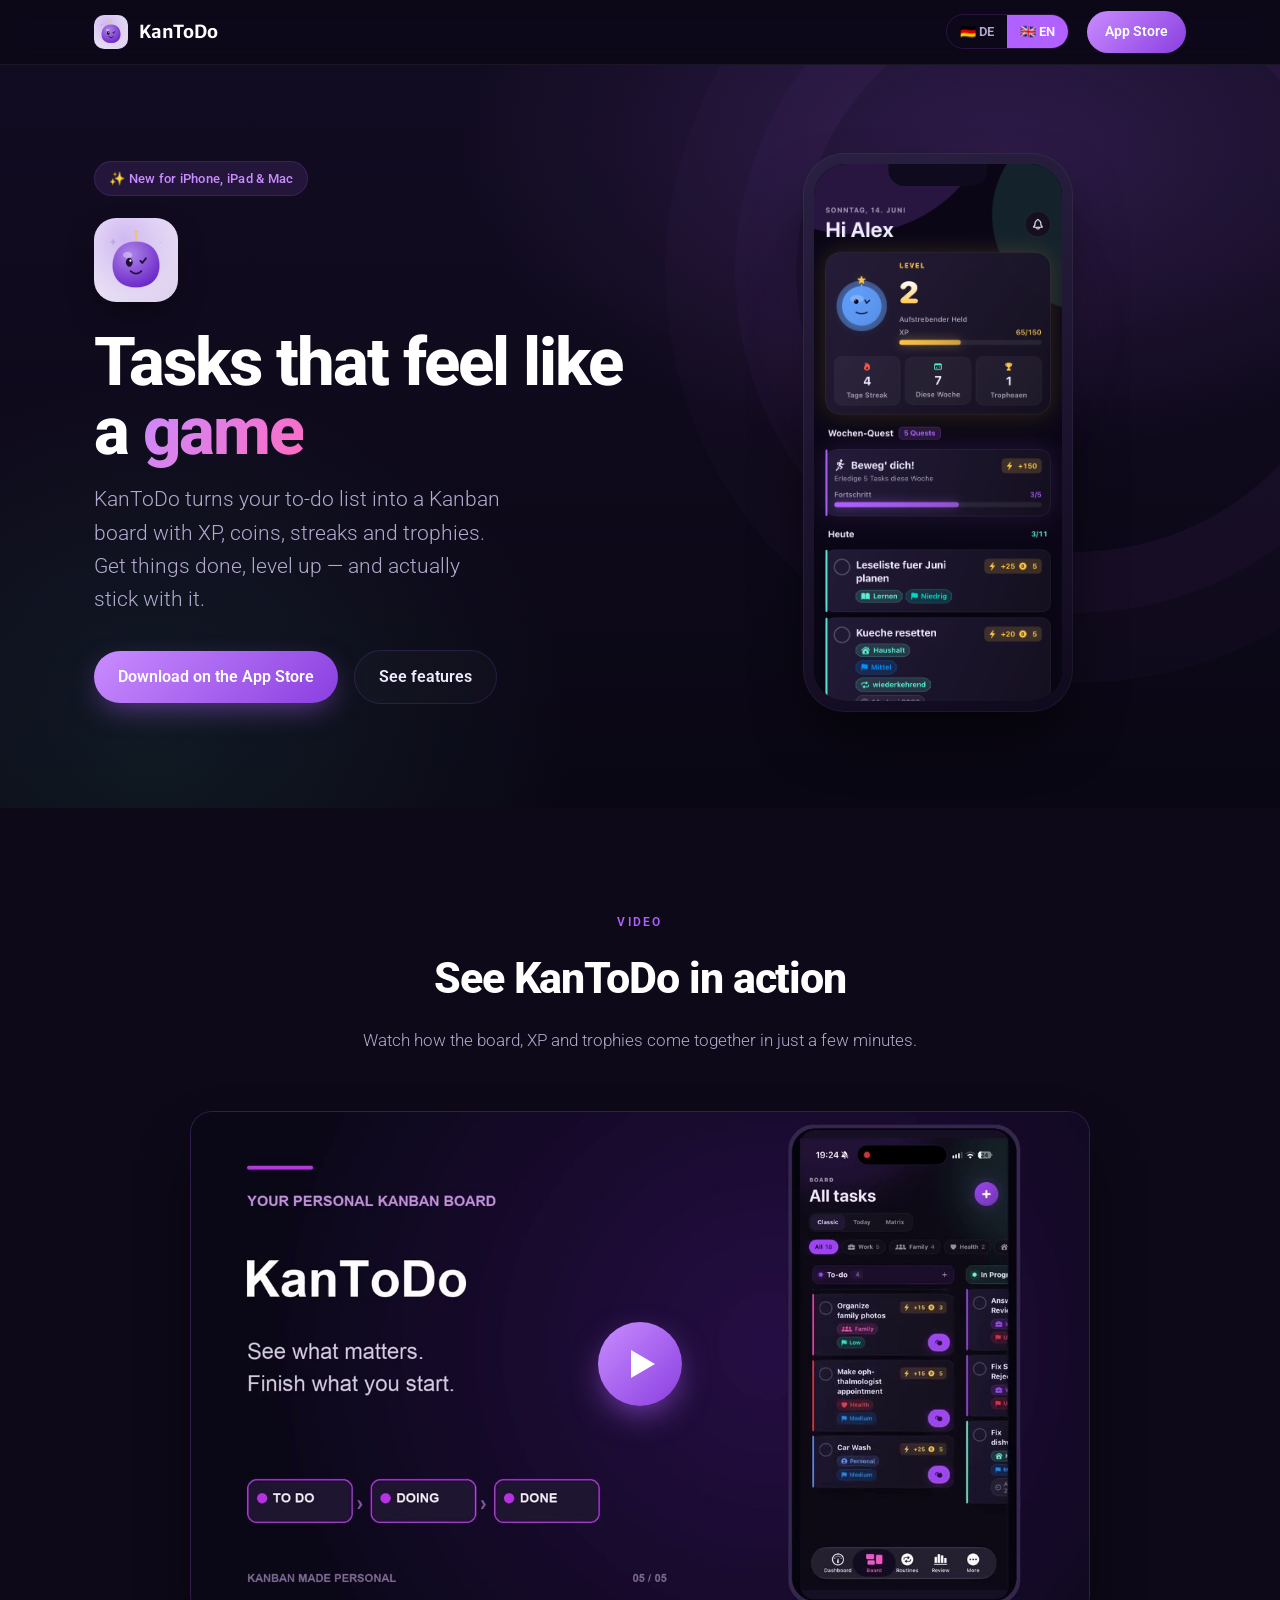
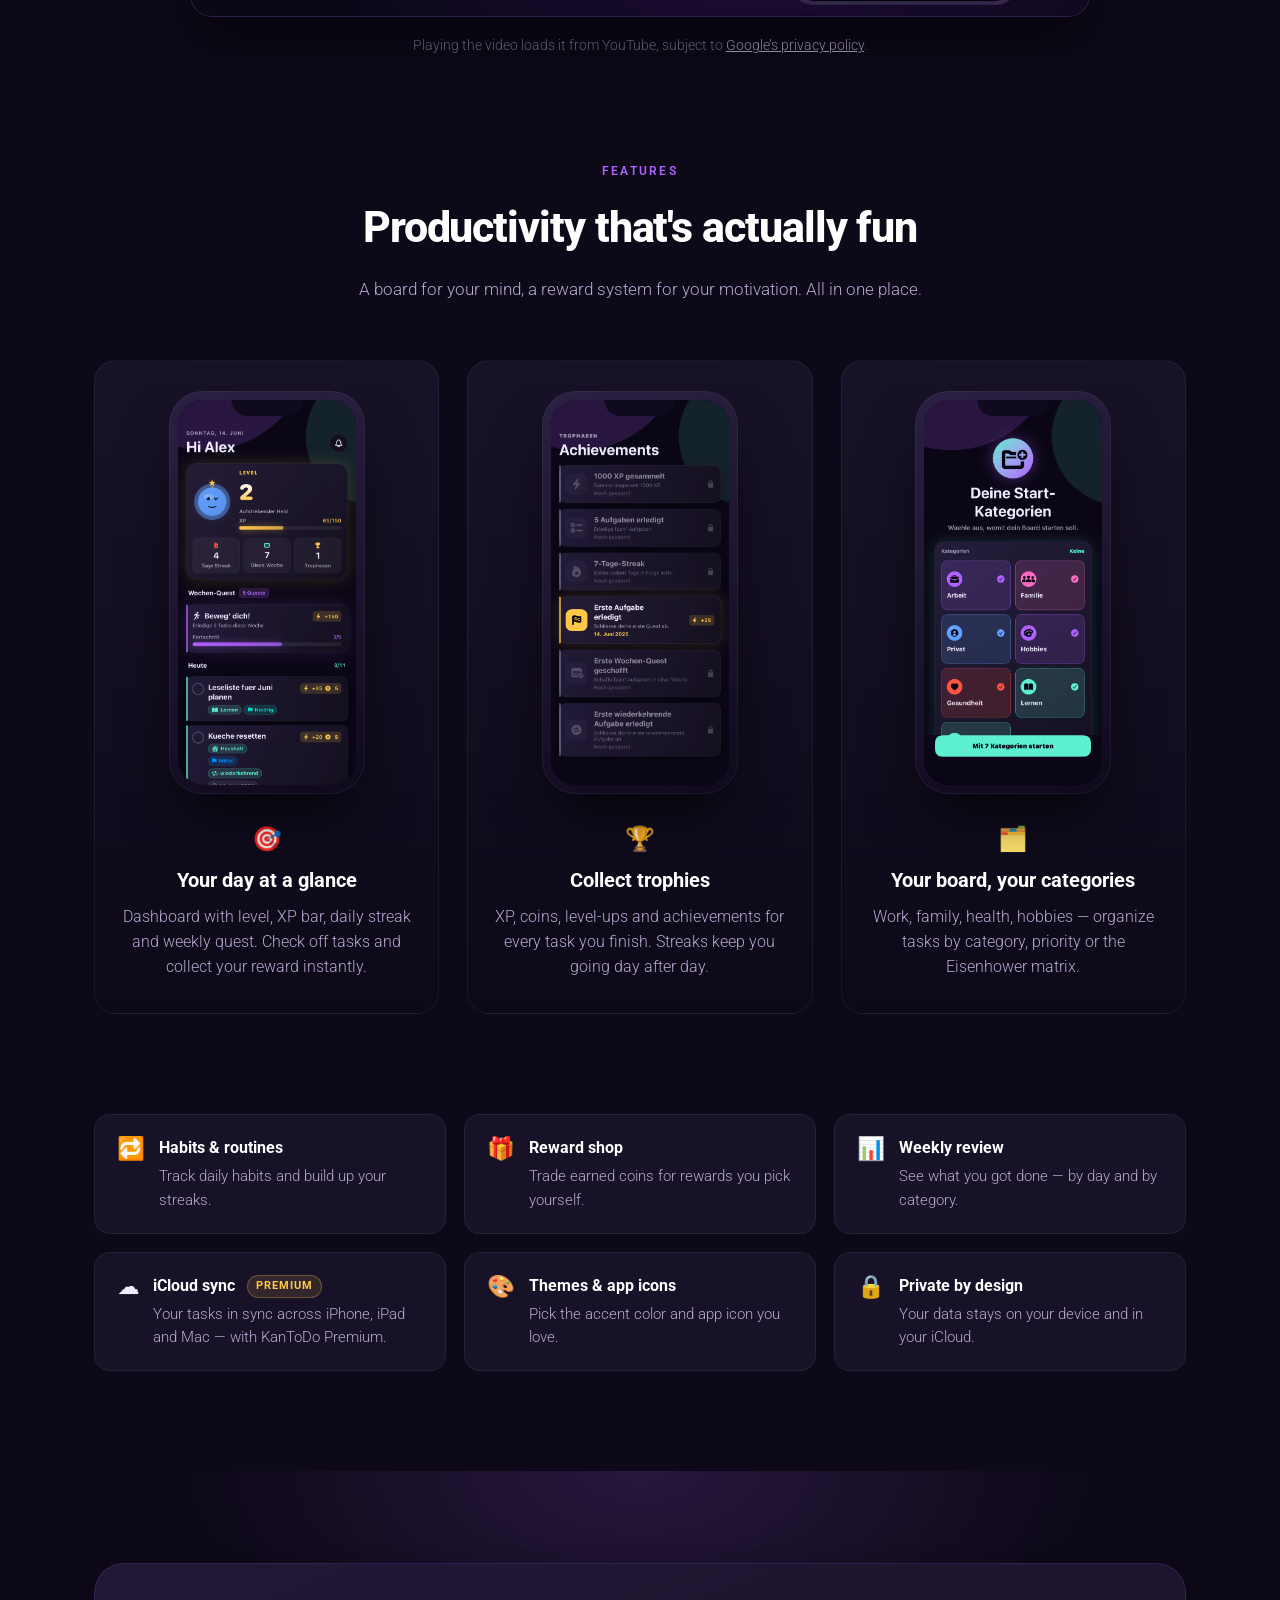
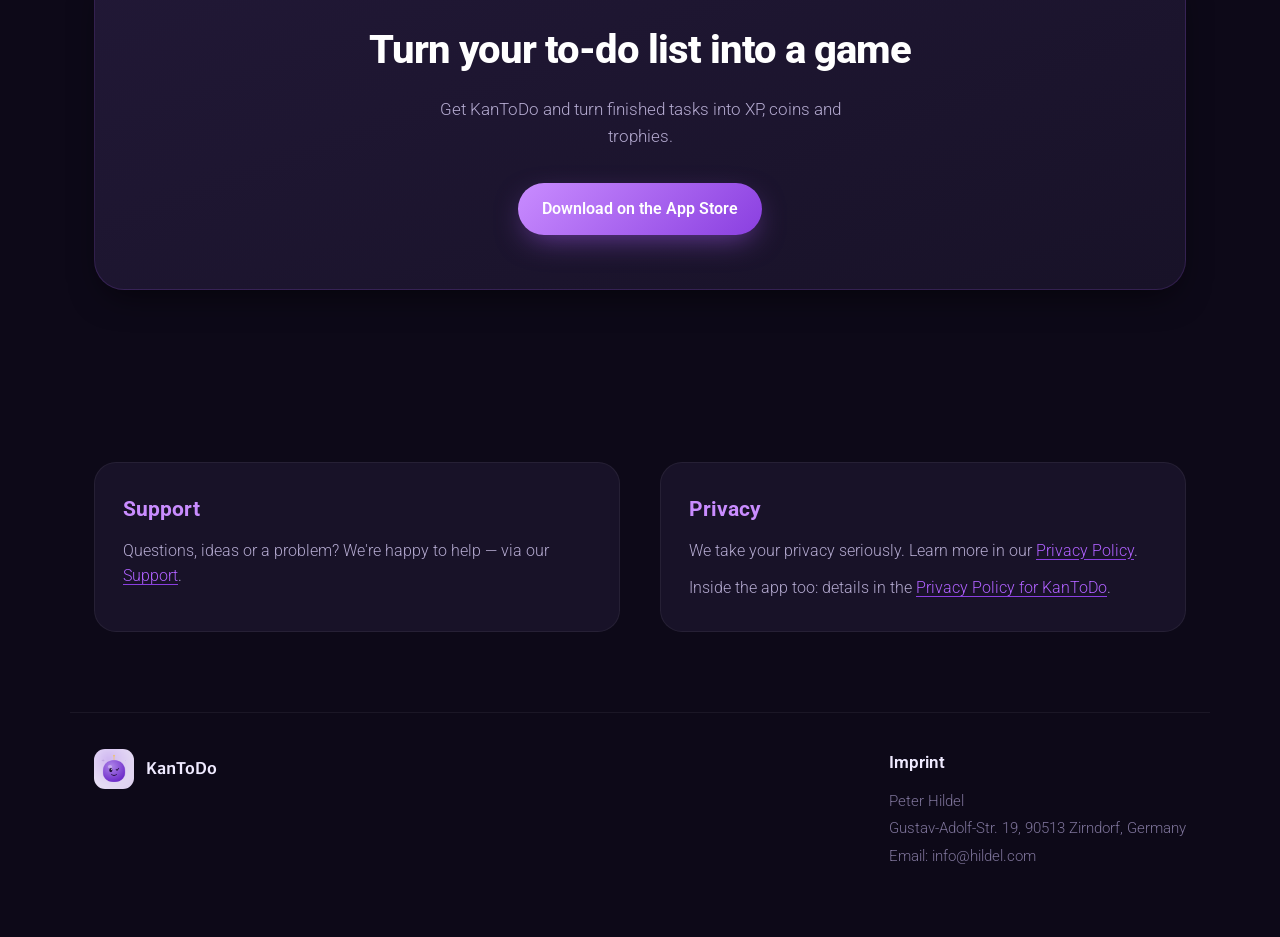
==== commit 7985302c: "Embed demo video on landing page (DE + EN) Click-to-load YouTube embed (youtube-nocookie) with a loc" ====
--- a/en/index.html
+++ b/en/index.html
@@ -56,6 +56,24 @@
   </div>
 </header>
 
+<!-- VIDEO -->
+<section class="video" id="video">
+  <div class="wrap">
+    <div class="section-head">
+      <span class="eyebrow">Video</span>
+      <h2>See KanToDo in action</h2>
+      <p>Watch how the board, XP and trophies come together in just a few minutes.</p>
+    </div>
+    <div class="video-frame">
+      <button class="video-facade" type="button" data-video-id="8haL5OuV2p4" aria-label="Play video">
+        <img src="../video_poster.jpg" alt="" loading="lazy">
+        <span class="video-play" aria-hidden="true"></span>
+      </button>
+    </div>
+    <p class="video-note">Playing the video loads it from YouTube, subject to <a href="https://policies.google.com/privacy" target="_blank" rel="noopener noreferrer">Google&rsquo;s privacy policy</a>.</p>
+  </div>
+</section>
+
 <!-- FEATURES -->
 <section class="features" id="features">
   <div class="wrap">
@@ -183,5 +201,18 @@
   </div>
 </footer>
 
+<script>
+  document.querySelectorAll('.video-facade').forEach(function (btn) {
+    btn.addEventListener('click', function () {
+      var iframe = document.createElement('iframe');
+      iframe.src = 'https://www.youtube-nocookie.com/embed/' + btn.dataset.videoId + '?autoplay=1&rel=0';
+      iframe.title = 'KanToDo Demo';
+      iframe.allow = 'accelerometer; autoplay; clipboard-write; encrypted-media; gyroscope; picture-in-picture; web-share';
+      iframe.referrerPolicy = 'strict-origin-when-cross-origin';
+      iframe.allowFullscreen = true;
+      btn.replaceWith(iframe);
+    });
+  });
+</script>
 </body>
 </html>
--- a/landing.css
+++ b/landing.css
@@ -216,6 +216,48 @@
   margin-bottom: 12px;
 }
 
+/* ---------- Video ---------- */
+.video { padding: 100px 0 0; background: var(--bg); }
+.video-frame {
+  position: relative;
+  max-width: 900px;
+  margin: 0 auto;
+  aspect-ratio: 16 / 9;
+  border-radius: var(--radius);
+  overflow: hidden;
+  border: 1px solid var(--border);
+  box-shadow: var(--shadow-lg);
+  background: var(--surface);
+}
+.video-frame iframe,
+.video-facade { position: absolute; inset: 0; width: 100%; height: 100%; border: 0; }
+.video-facade { padding: 0; cursor: pointer; background: none; }
+.video-facade img { width: 100%; height: 100%; object-fit: cover; transition: transform .4s ease, filter .4s ease; }
+.video-facade:hover img { transform: scale(1.03); filter: brightness(.85); }
+.video-play {
+  position: absolute;
+  top: 50%; left: 50%;
+  width: 84px; height: 84px;
+  transform: translate(-50%, -50%);
+  border-radius: 50%;
+  background: linear-gradient(135deg, var(--accent-bright), var(--accent-dim));
+  box-shadow: 0 12px 34px -8px rgba(176, 97, 255, 0.7);
+  transition: transform .2s ease;
+}
+.video-play::after {
+  content: "";
+  position: absolute;
+  top: 50%; left: 54%;
+  transform: translate(-50%, -50%);
+  border-style: solid;
+  border-width: 14px 0 14px 24px;
+  border-color: transparent transparent transparent #fff;
+}
+.video-facade:hover .video-play,
+.video-facade:focus-visible .video-play { transform: translate(-50%, -50%) scale(1.08); }
+.video-note { text-align: center; color: var(--text-faint); font-size: .85rem; font-weight: 300; margin: 18px auto 0; max-width: 640px; }
+.video-note a { color: var(--text-dim); text-decoration: underline; }
+
 /* ---------- Features ---------- */
 .features { padding: 100px 0; background: var(--bg); }
 .feature-grid {
